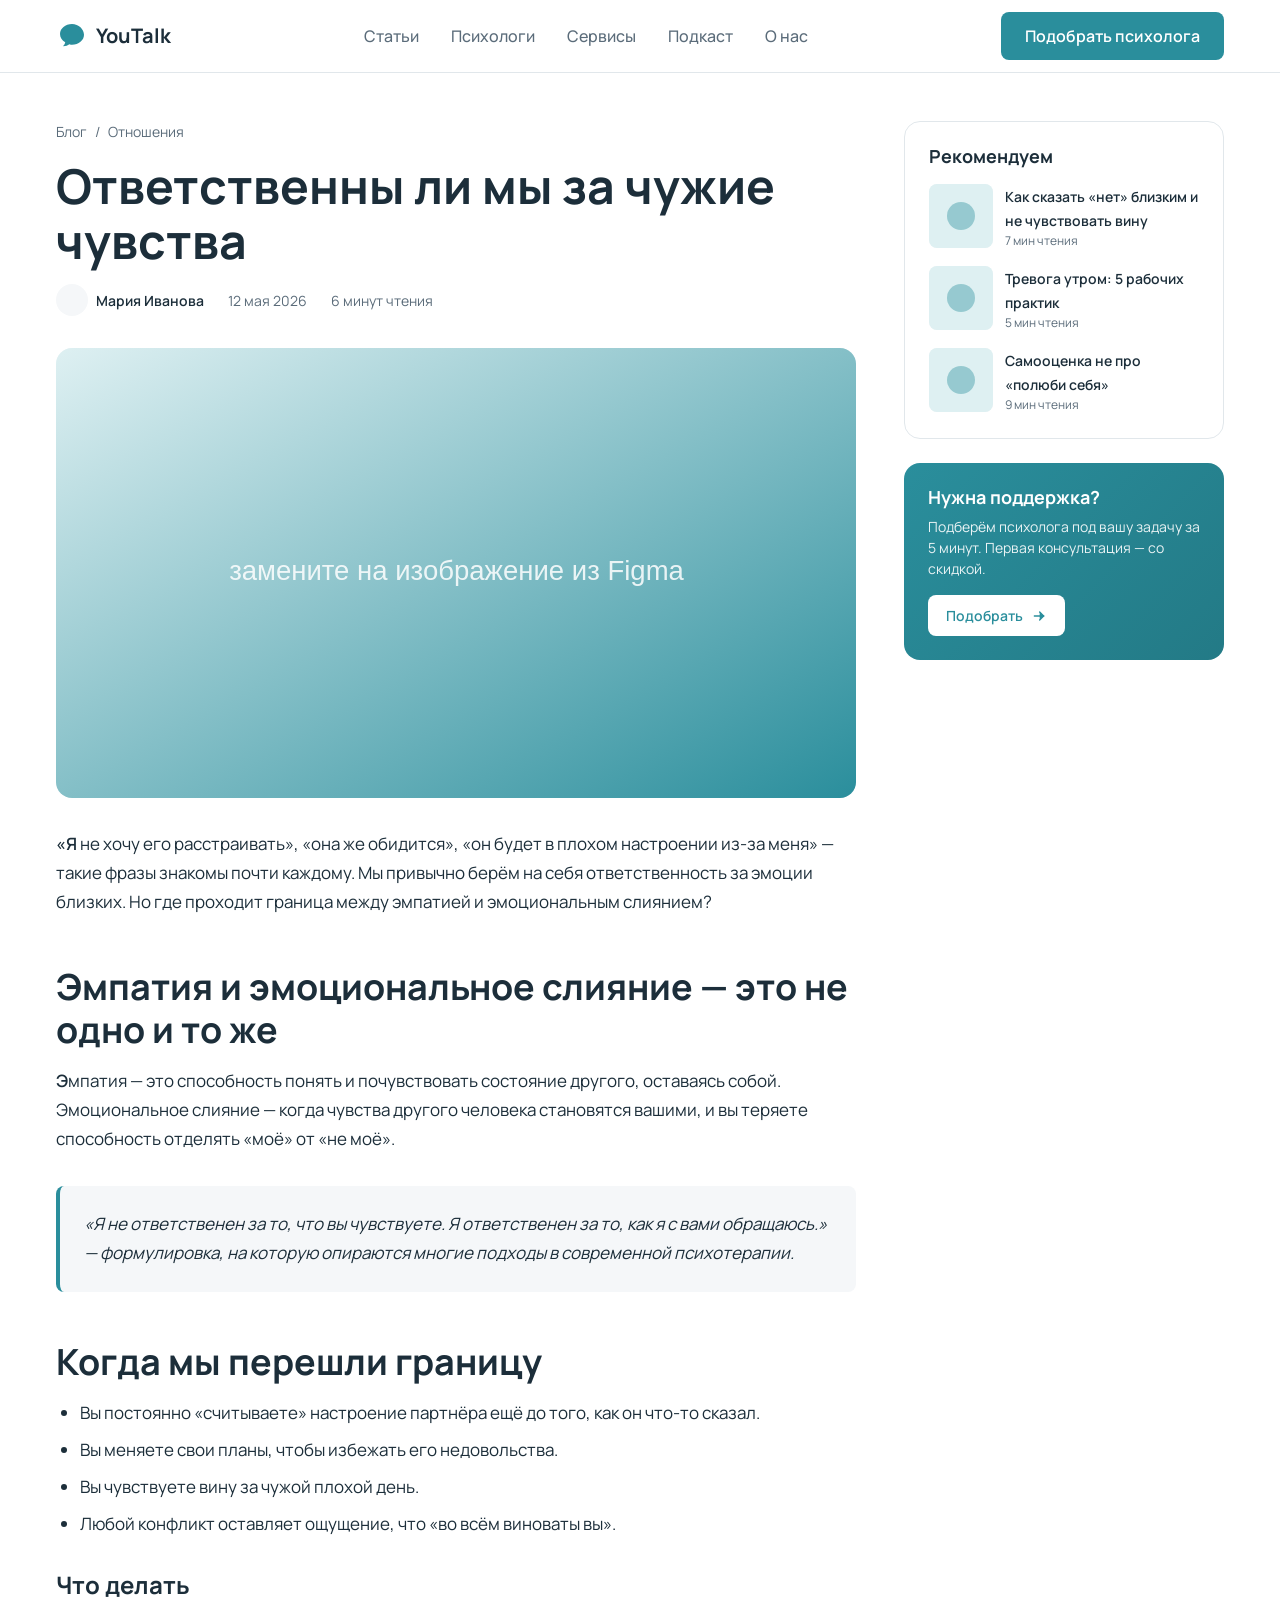
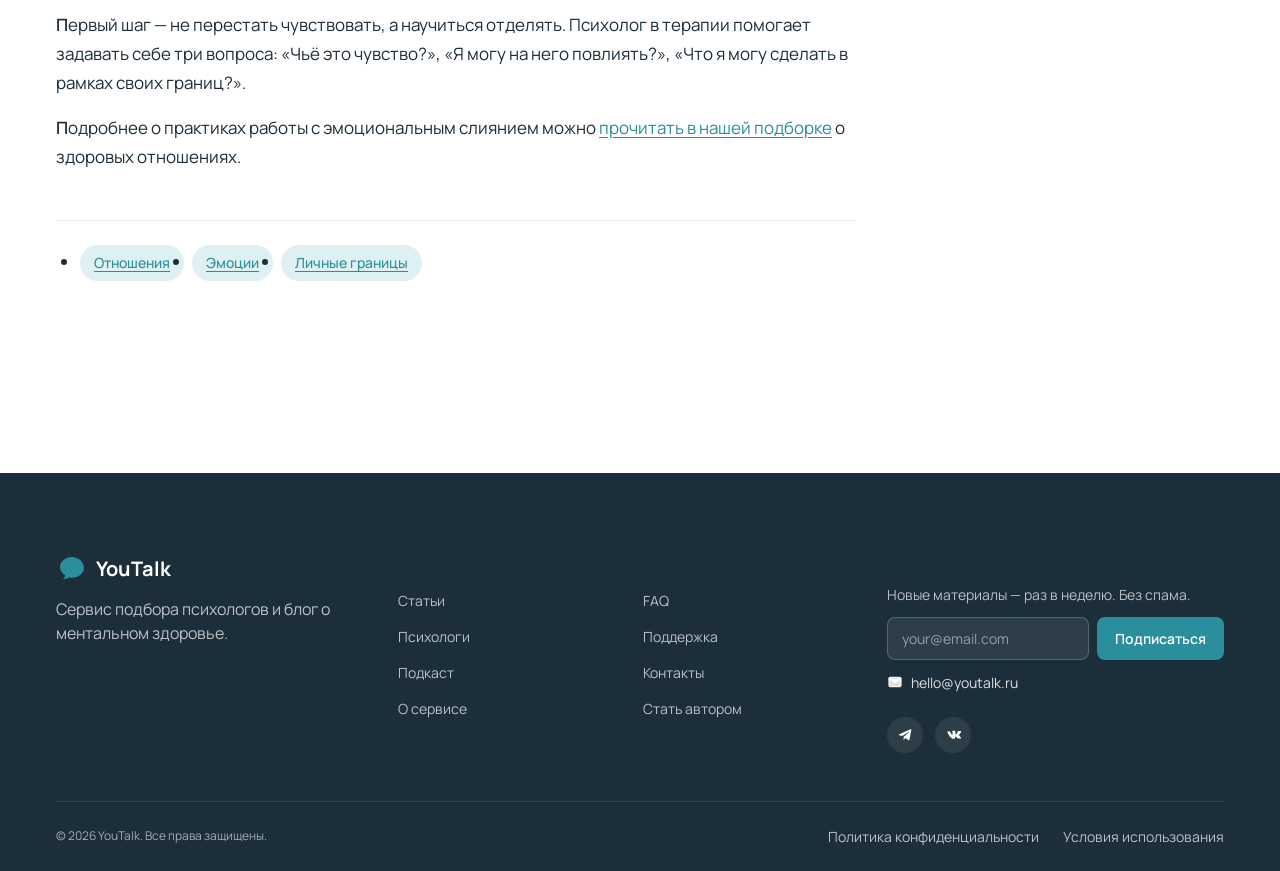
==== article.html @ b2ec057e "Initial YouTalk blog layout" ====
<!DOCTYPE html>
<html lang="ru">
<head>
  <meta charset="UTF-8">
  <meta name="viewport" content="width=device-width, initial-scale=1.0">
  <title>Ответственны ли мы за чужие чувства — YouTalk Blog</title>
  <meta name="description" content="Где проходит граница между эмпатией и взваливанием на себя чужой эмоциональной работы.">
  <link rel="preconnect" href="https://fonts.googleapis.com">
  <link rel="preconnect" href="https://fonts.gstatic.com" crossorigin>
  <link rel="stylesheet" href="https://fonts.googleapis.com/css2?family=Manrope:wght@400;500;600;700&display=swap">
  <link rel="stylesheet" href="css/reset.css">
  <link rel="stylesheet" href="css/variables.css">
  <link rel="stylesheet" href="css/base.css">
  <link rel="stylesheet" href="css/header.css">
  <link rel="stylesheet" href="css/footer.css">
  <link rel="stylesheet" href="css/article.css">
  <link rel="stylesheet" href="css/responsive.css">
  <link rel="icon" type="image/svg+xml" href="icons/logo.svg">
  <script src="js/menu.js" defer></script>
</head>
<body>

  <!-- Шапка идентична blog. Если выносить в общий файл — потребуется сборщик. -->
  <header class="header" data-js="header">
    <div class="container header__inner">
      <a href="index.html" class="header__logo" aria-label="YouTalk — на главную">
        <svg class="header__logo-icon" viewBox="0 0 32 32" fill="currentColor" aria-hidden="true">
          <path d="M16 4C9.373 4 4 8.477 4 14c0 3.43 2.066 6.456 5.213 8.273-.213 1.193-.964 2.86-1.978 3.594-.213.154-.106.49.158.49 2.31 0 4.464-1.054 5.962-2.04C14.527 24.752 15.25 24.8 16 24.8c6.627 0 12-4.477 12-10S22.627 4 16 4z"/>
        </svg>
        <span>YouTalk</span>
      </a>
      <nav class="header__nav" aria-label="Основная навигация">
        <ul class="header__nav-list">
          <li><a href="index.html" class="header__nav-link">Статьи</a></li>
          <li><a href="#" class="header__nav-link">Психологи</a></li>
          <li><a href="#" class="header__nav-link">Сервисы</a></li>
          <li><a href="#" class="header__nav-link">Подкаст</a></li>
          <li><a href="#" class="header__nav-link">О нас</a></li>
        </ul>
      </nav>
      <div class="header__actions">
        <a href="#" class="button button_primary header__cta">Подобрать психолога</a>
        <button type="button" class="header__burger" data-js="burger"
                aria-label="Открыть меню" aria-controls="primary-nav" aria-expanded="false">
          <svg class="header__burger-icon header__burger-icon_open" viewBox="0 0 24 24" fill="none" stroke="currentColor" stroke-width="2" stroke-linecap="round" aria-hidden="true">
            <line x1="4" y1="7" x2="20" y2="7"/>
            <line x1="4" y1="12" x2="20" y2="12"/>
            <line x1="4" y1="17" x2="20" y2="17"/>
          </svg>
          <svg class="header__burger-icon header__burger-icon_close" viewBox="0 0 24 24" fill="none" stroke="currentColor" stroke-width="2" stroke-linecap="round" aria-hidden="true">
            <line x1="6" y1="6" x2="18" y2="18"/>
            <line x1="18" y1="6" x2="6" y2="18"/>
          </svg>
        </button>
      </div>
    </div>
  </header>

  <main>
    <article class="article">
      <div class="container article__layout">

        <div class="article__content">
          <header class="article__header">
            <nav class="article__breadcrumbs" aria-label="Хлебные крошки">
              <a href="index.html" class="article__breadcrumbs-link">Блог</a>
              <span aria-hidden="true">/</span>
              <span>Отношения</span>
            </nav>
            <h1 class="article__title">Ответственны ли мы за чужие чувства</h1>
            <div class="article__meta">
              <span class="article__author">
                <span class="article__author-avatar" aria-hidden="true"></span>
                Мария Иванова
              </span>
              <span class="card__meta-separator" aria-hidden="true"></span>
              <time datetime="2026-05-12">12 мая 2026</time>
              <span class="card__meta-separator" aria-hidden="true"></span>
              <span>6 минут чтения</span>
            </div>
          </header>

          <figure class="article__cover">
            <img src="images/placeholder-card.svg" alt="Обложка статьи: двое сидят и беседуют">
          </figure>

          <div class="article__body">
            <p>
              «Я не хочу его расстраивать», «она же обидится», «он будет в плохом настроении из-за меня» —
              такие фразы знакомы почти каждому. Мы привычно берём на себя ответственность за эмоции
              близких. Но где проходит граница между эмпатией и эмоциональным слиянием?
            </p>

            <h2>Эмпатия и эмоциональное слияние — это не одно и то же</h2>
            <p>
              Эмпатия — это способность понять и почувствовать состояние другого, оставаясь собой.
              Эмоциональное слияние — когда чувства другого человека становятся вашими, и вы теряете
              способность отделять «моё» от «не моё».
            </p>

            <blockquote>
              «Я не ответственен за то, что вы чувствуете. Я ответственен за то, как я с вами обращаюсь.» —
              формулировка, на которую опираются многие подходы в современной психотерапии.
            </blockquote>

            <h2>Когда мы перешли границу</h2>
            <ul>
              <li>Вы постоянно «считываете» настроение партнёра ещё до того, как он что-то сказал.</li>
              <li>Вы меняете свои планы, чтобы избежать его недовольства.</li>
              <li>Вы чувствуете вину за чужой плохой день.</li>
              <li>Любой конфликт оставляет ощущение, что «во всём виноваты вы».</li>
            </ul>

            <h3>Что делать</h3>
            <p>
              Первый шаг — не перестать чувствовать, а научиться отделять. Психолог в терапии помогает
              задавать себе три вопроса: «Чьё это чувство?», «Я могу на него повлиять?», «Что я могу
              сделать в рамках своих границ?».
            </p>

            <p>
              Подробнее о практиках работы с эмоциональным слиянием можно
              <a href="#">прочитать в нашей подборке</a> о здоровых отношениях.
            </p>

            <ul class="article__tags">
              <li><a href="#" class="tag">Отношения</a></li>
              <li><a href="#" class="tag">Эмоции</a></li>
              <li><a href="#" class="tag">Личные границы</a></li>
            </ul>
          </div>
        </div>

        <aside class="aside" aria-label="Дополнительные материалы">
          <section class="aside__card" aria-labelledby="aside-related">
            <h2 id="aside-related" class="aside__title">Рекомендуем</h2>
            <ul class="aside__list">
              <li class="aside__item">
                <div class="aside__item-media">
                  <img src="images/placeholder-thumb.svg" alt="">
                </div>
                <div>
                  <a href="article.html" class="aside__item-title">Как сказать «нет» близким и не чувствовать вину</a>
                  <div class="aside__item-meta">7 мин чтения</div>
                </div>
              </li>
              <li class="aside__item">
                <div class="aside__item-media">
                  <img src="images/placeholder-thumb.svg" alt="">
                </div>
                <div>
                  <a href="article.html" class="aside__item-title">Тревога утром: 5 рабочих практик</a>
                  <div class="aside__item-meta">5 мин чтения</div>
                </div>
              </li>
              <li class="aside__item">
                <div class="aside__item-media">
                  <img src="images/placeholder-thumb.svg" alt="">
                </div>
                <div>
                  <a href="article.html" class="aside__item-title">Самооценка не про «полюби себя»</a>
                  <div class="aside__item-meta">9 мин чтения</div>
                </div>
              </li>
            </ul>
          </section>

          <section class="aside__cta" aria-labelledby="aside-cta">
            <h2 id="aside-cta" class="aside__cta-title">Нужна поддержка?</h2>
            <p class="aside__cta-text">
              Подберём психолога под вашу задачу за 5 минут. Первая консультация — со скидкой.
            </p>
            <a href="#" class="aside__cta-button">
              Подобрать
              <svg class="icon icon_sm" viewBox="0 0 24 24" fill="none" stroke="currentColor" stroke-width="2" stroke-linecap="round" aria-hidden="true">
                <line x1="5" y1="12" x2="19" y2="12"/>
                <polyline points="13 6 19 12 13 18"/>
              </svg>
            </a>
          </section>
        </aside>

      </div>
    </article>
  </main>

  <!-- Footer (тот же, что в index) -->
  <footer class="footer">
    <div class="container">
      <div class="footer__top">
        <div class="footer__brand">
          <a href="index.html" class="footer__logo">
            <svg class="footer__logo-icon" viewBox="0 0 32 32" fill="currentColor" aria-hidden="true">
              <path d="M16 4C9.373 4 4 8.477 4 14c0 3.43 2.066 6.456 5.213 8.273-.213 1.193-.964 2.86-1.978 3.594-.213.154-.106.49.158.49 2.31 0 4.464-1.054 5.962-2.04C14.527 24.752 15.25 24.8 16 24.8c6.627 0 12-4.477 12-10S22.627 4 16 4z"/>
            </svg>
            <span>YouTalk</span>
          </a>
          <p class="footer__description">
            Сервис подбора психологов и блог о ментальном здоровье.
          </p>
        </div>

        <nav class="footer__nav" aria-label="Разделы">
          <h3 class="footer__col-title">Разделы</h3>
          <ul class="footer__nav-list">
            <li><a href="index.html" class="footer__nav-link">Статьи</a></li>
            <li><a href="#" class="footer__nav-link">Психологи</a></li>
            <li><a href="#" class="footer__nav-link">Подкаст</a></li>
            <li><a href="#" class="footer__nav-link">О сервисе</a></li>
          </ul>
        </nav>

        <nav class="footer__nav" aria-label="Помощь">
          <h3 class="footer__col-title">Помощь</h3>
          <ul class="footer__nav-list">
            <li><a href="#" class="footer__nav-link">FAQ</a></li>
            <li><a href="#" class="footer__nav-link">Поддержка</a></li>
            <li><a href="#" class="footer__nav-link">Контакты</a></li>
            <li><a href="#" class="footer__nav-link">Стать автором</a></li>
          </ul>
        </nav>

        <section class="subscribe" aria-labelledby="subscribe-title-2">
          <h3 id="subscribe-title-2" class="subscribe__title">Подпишитесь на рассылку</h3>
          <p class="subscribe__hint">Новые материалы — раз в неделю. Без спама.</p>
          <form class="subscribe__form" action="#" method="post" novalidate>
            <label for="email-2" class="visually-hidden">E-mail</label>
            <input id="email-2" class="subscribe__input" type="email" name="email"
                   placeholder="your@email.com" required>
            <button type="submit" class="subscribe__button">Подписаться</button>
          </form>
          <div class="footer__contacts">
            <a href="mailto:hello@youtalk.ru" class="footer__contact-link">
              <svg class="icon icon_sm" viewBox="0 0 24 24" fill="none" stroke="currentColor" stroke-width="2" stroke-linecap="round" stroke-linejoin="round" aria-hidden="true">
                <rect x="3" y="5" width="18" height="14" rx="2"/>
                <polyline points="3 7 12 13 21 7"/>
              </svg>
              hello@youtalk.ru
            </a>
          </div>
          <ul class="footer__socials" aria-label="Социальные сети">
            <li>
              <a href="#" class="footer__social-link" aria-label="Telegram">
                <svg class="icon icon_sm" viewBox="0 0 24 24" fill="currentColor" aria-hidden="true">
                  <path d="M21.5 4.2 18.7 19c-.2 1-.8 1.2-1.6.8l-4.3-3.2-2.1 2c-.2.2-.4.4-.9.4l.3-4.4 8-7.2c.4-.3-.1-.5-.5-.2L7.7 13.5l-4.3-1.3c-.9-.3-1-.9.2-1.3L20.2 3.3c.8-.3 1.5.2 1.3.9z"/>
                </svg>
              </a>
            </li>
            <li>
              <a href="#" class="footer__social-link" aria-label="ВКонтакте">
                <svg class="icon icon_sm" viewBox="0 0 24 24" fill="currentColor" aria-hidden="true">
                  <path d="M12.8 17.5h1.4s.4-.1.7-.4c.2-.3.2-.8.2-.8s0-1.8.8-2c.8-.3 1.9 1.8 3 2.6.8.6 1.5.5 1.5.5l2.9-.1s1.5-.1.8-1.3c-.1-.1-.4-.8-2-2.3-1.7-1.5-1.5-1.3.6-4 1.3-1.7 1.8-2.7 1.6-3.2-.1-.5-1.2-.4-1.2-.4h-3.2s-.2 0-.4.1c-.2.1-.3.4-.3.4s-.5 1.3-1.1 2.4c-1.4 2.4-2 2.5-2.2 2.3-.5-.3-.4-1.3-.4-2.1 0-2.3.3-3.3-.7-3.5-.3-.1-.6-.1-1.5-.1-1.2 0-2.1 0-2.7.3-.4.2-.6.6-.5.6.2 0 .7.1 1 .5.3.5.3 1.6.3 1.6s.2 2.7-.4 3.1c-.4.2-1-.3-2.2-2.4-.6-1-1.1-2.2-1.1-2.2s-.1-.2-.3-.3c-.2-.1-.5-.1-.5-.1L4 6.7s-.4 0-.5.2c-.1.2 0 .5 0 .5s2.4 5.6 5.2 8.5C11.2 18.4 14 18 14 18l-1.2-.5z"/>
                </svg>
              </a>
            </li>
          </ul>
        </section>
      </div>

      <div class="footer__bottom">
        <span>© 2026 YouTalk. Все права защищены.</span>
        <ul class="footer__legal-list">
          <li><a href="#" class="footer__nav-link">Политика конфиденциальности</a></li>
          <li><a href="#" class="footer__nav-link">Условия использования</a></li>
        </ul>
      </div>
    </div>
  </footer>

</body>
</html>
---- css/variables.css ----
/* Дизайн-токены. Меняйте значения здесь, чтобы привести к точному макету Figma. */

:root {
  /* ── Цвета (psychology-палитра: мягкий бирюзовый + тёплый серый) ── */
  --color-bg: #ffffff;
  --color-bg-alt: #f5f7f9;
  --color-text: #1c2e3a;
  --color-text-muted: #5b6c7a;
  --color-primary: #2a8e9c;          /* акцент, кнопки */
  --color-primary-hover: #237a86;
  --color-primary-soft: #def0f2;     /* подложка тегов */
  --color-border: #e1e7eb;
  --color-accent: #ff8961;           /* warm-аксцент для CTA */

  /* ── Шрифты ── */
  --font-base: "Manrope", "Inter", "Helvetica Neue", Arial, sans-serif;
  --font-display: "Manrope", "Inter", "Helvetica Neue", Arial, sans-serif;

  /* ── Размеры шрифтов (mobile-first) ── */
  --fs-h1: clamp(2rem, 4vw, 3rem);
  --fs-h2: clamp(1.5rem, 3vw, 2.25rem);
  --fs-h3: clamp(1.25rem, 2vw, 1.5rem);
  --fs-body: 1rem;
  --fs-small: 0.875rem;
  --fs-tiny: 0.75rem;

  /* ── Радиусы и тени ── */
  --radius-sm: 8px;
  --radius-md: 16px;
  --radius-lg: 24px;
  --shadow-card: 0 4px 24px rgba(28, 46, 58, 0.08);
  --shadow-card-hover: 0 8px 32px rgba(28, 46, 58, 0.12);

  /* ── Отступы (8px-шкала) ── */
  --space-1: 4px;
  --space-2: 8px;
  --space-3: 12px;
  --space-4: 16px;
  --space-5: 24px;
  --space-6: 32px;
  --space-7: 48px;
  --space-8: 64px;
  --space-9: 80px;

  /* ── Сетка ── */
  --container-max: 1200px;
  --container-padding: 16px;

  /* ── Брейкпоинты (для документации; в @media используются явно) ── */
  --bp-tablet: 768px;
  --bp-desktop: 1200px;

  /* ── Анимации ── */
  --transition-fast: 0.15s ease;
  --transition-base: 0.25s ease;
}
---- css/base.css ----
/* Базовая типографика, контейнер, утилитные классы. */

body {
  font-family: var(--font-base);
  font-size: var(--fs-body);
  color: var(--color-text);
  background-color: var(--color-bg);
  display: flex;
  flex-direction: column;
}

main {
  flex: 1 0 auto;
}

footer {
  flex-shrink: 0;
}

h1, h2, h3, h4 {
  font-family: var(--font-display);
  font-weight: 700;
  line-height: 1.2;
  color: var(--color-text);
}

h1 { font-size: var(--fs-h1); }
h2 { font-size: var(--fs-h2); }
h3 { font-size: var(--fs-h3); }

p {
  color: var(--color-text-muted);
}

a {
  transition: color var(--transition-fast);
}

a:hover,
a:focus-visible {
  color: var(--color-primary);
}

a:focus-visible,
button:focus-visible,
input:focus-visible,
textarea:focus-visible {
  outline: 2px solid var(--color-primary);
  outline-offset: 2px;
}

/* ── Контейнер ── */
.container {
  width: 100%;
  max-width: var(--container-max);
  margin-inline: auto;
  padding-inline: var(--container-padding);
}

/* ── Кнопки ── */
.button {
  display: inline-flex;
  align-items: center;
  justify-content: center;
  gap: var(--space-2);
  padding: 12px 24px;
  border-radius: var(--radius-sm);
  font-weight: 600;
  font-size: var(--fs-body);
  transition: background-color var(--transition-fast),
              color var(--transition-fast),
              transform var(--transition-fast);
  cursor: pointer;
}

.button_primary {
  background-color: var(--color-primary);
  color: #fff;
}

.button_primary:hover,
.button_primary:focus-visible {
  background-color: var(--color-primary-hover);
  color: #fff;
}

.button_outline {
  background-color: transparent;
  color: var(--color-primary);
  border: 1px solid var(--color-primary);
}

.button_outline:hover,
.button_outline:focus-visible {
  background-color: var(--color-primary);
  color: #fff;
}

.button:active {
  transform: scale(0.98);
}

/* ── Теги (фильтр) ── */
.tag {
  display: inline-flex;
  align-items: center;
  padding: 6px 14px;
  border-radius: 999px;
  background-color: var(--color-primary-soft);
  color: var(--color-primary);
  font-size: var(--fs-small);
  font-weight: 500;
  transition: background-color var(--transition-fast),
              color var(--transition-fast);
  cursor: pointer;
}

.tag:hover,
.tag_active {
  background-color: var(--color-primary);
  color: #fff;
}

/* ── Иконки ── */
.icon {
  width: 24px;
  height: 24px;
  fill: currentColor;
  flex-shrink: 0;
}

.icon_sm { width: 16px; height: 16px; }
.icon_lg { width: 32px; height: 32px; }

/* ── Декоративные секции с фоном ── */
.section_alt {
  background-color: var(--color-bg-alt);
}
---- css/header.css ----
/* Шапка сайта: лого, навигация, CTA, бургер. */

.header {
  position: sticky;
  top: 0;
  z-index: 100;
  background-color: var(--color-bg);
  border-bottom: 1px solid var(--color-border);
}

.header__inner {
  display: flex;
  align-items: center;
  justify-content: space-between;
  min-height: 72px;
  gap: var(--space-5);
}

.header__logo {
  display: inline-flex;
  align-items: center;
  gap: var(--space-2);
  font-weight: 700;
  font-size: 1.25rem;
  color: var(--color-text);
}

.header__logo-icon {
  width: 32px;
  height: 32px;
  color: var(--color-primary);
}

.header__nav {
  flex: 1;
}

.header__nav-list {
  display: flex;
  gap: var(--space-6);
  align-items: center;
  justify-content: center;
}

.header__nav-link {
  position: relative;
  font-weight: 500;
  color: var(--color-text-muted);
  padding-block: 4px;
  transition: color var(--transition-fast);
}

.header__nav-link:hover,
.header__nav-link:focus-visible,
.header__nav-link_active {
  color: var(--color-primary);
}

/* Подчёркивание под активным/hover-пунктом — псевдоэлемент */
.header__nav-link::after {
  content: "";
  position: absolute;
  inset-inline: 0;
  bottom: 0;
  height: 2px;
  background-color: var(--color-primary);
  transform: scaleX(0);
  transform-origin: center;
  transition: transform var(--transition-base);
}

.header__nav-link:hover::after,
.header__nav-link_active::after {
  transform: scaleX(1);
}

.header__actions {
  display: flex;
  align-items: center;
  gap: var(--space-3);
}

/* ── Бургер ── */
.header__burger {
  display: none;
  width: 40px;
  height: 40px;
  align-items: center;
  justify-content: center;
  border-radius: var(--radius-sm);
  color: var(--color-text);
  transition: background-color var(--transition-fast);
}

.header__burger:hover {
  background-color: var(--color-bg-alt);
}

.header__burger-icon {
  width: 24px;
  height: 24px;
}

.header__burger-icon_close {
  display: none;
}

/* Состояние «меню открыто» */
.header_menu-open .header__burger-icon_open {
  display: none;
}
.header_menu-open .header__burger-icon_close {
  display: block;
}
---- css/footer.css ----
/* Подвал: навигация, подписка, контакты, копирайт. */

.footer {
  background-color: var(--color-text);
  color: #fff;
  padding-block: var(--space-9) var(--space-5);
  margin-top: var(--space-9);
}

.footer__top {
  display: grid;
  grid-template-columns: 1.5fr 1fr 1fr 1.5fr;
  gap: var(--space-7);
  padding-bottom: var(--space-7);
  border-bottom: 1px solid rgba(255, 255, 255, 0.1);
}

.footer__brand {
  display: flex;
  flex-direction: column;
  gap: var(--space-3);
}

.footer__logo {
  display: inline-flex;
  align-items: center;
  gap: var(--space-2);
  font-weight: 700;
  font-size: 1.25rem;
}

.footer__logo-icon {
  width: 32px;
  height: 32px;
  color: var(--color-primary);
}

.footer__description {
  color: rgba(255, 255, 255, 0.7);
  max-width: 320px;
}

.footer__col-title {
  font-size: var(--fs-body);
  font-weight: 700;
  margin-bottom: var(--space-4);
}

.footer__nav-list {
  display: flex;
  flex-direction: column;
  gap: var(--space-3);
}

.footer__nav-link {
  color: rgba(255, 255, 255, 0.7);
  font-size: var(--fs-small);
  transition: color var(--transition-fast);
}

.footer__nav-link:hover,
.footer__nav-link:focus-visible {
  color: #fff;
}

/* ── Форма подписки ── */
.subscribe {
  display: flex;
  flex-direction: column;
  gap: var(--space-3);
}

.subscribe__title {
  font-size: var(--fs-body);
  font-weight: 700;
}

.subscribe__hint {
  font-size: var(--fs-small);
  color: rgba(255, 255, 255, 0.7);
}

.subscribe__form {
  display: flex;
  gap: var(--space-2);
}

.subscribe__input {
  flex: 1;
  padding: 10px 14px;
  border: 1px solid rgba(255, 255, 255, 0.2);
  border-radius: var(--radius-sm);
  background-color: rgba(255, 255, 255, 0.08);
  color: #fff;
  font-size: var(--fs-small);
  transition: border-color var(--transition-fast),
              background-color var(--transition-fast);
}

.subscribe__input::placeholder {
  color: rgba(255, 255, 255, 0.5);
}

.subscribe__input:focus-visible {
  outline: none;
  border-color: var(--color-primary);
  background-color: rgba(255, 255, 255, 0.12);
}

.subscribe__button {
  padding: 10px 18px;
  background-color: var(--color-primary);
  color: #fff;
  border-radius: var(--radius-sm);
  font-weight: 600;
  font-size: var(--fs-small);
  transition: background-color var(--transition-fast);
}

.subscribe__button:hover,
.subscribe__button:focus-visible {
  background-color: var(--color-primary-hover);
}

/* ── Контакты и социальные сети ── */
.footer__contacts {
  display: flex;
  flex-direction: column;
  gap: var(--space-3);
}

.footer__contact-link {
  display: inline-flex;
  align-items: center;
  gap: var(--space-2);
  color: rgba(255, 255, 255, 0.85);
  font-size: var(--fs-small);
}

.footer__contact-link:hover,
.footer__contact-link:focus-visible {
  color: #fff;
}

.footer__socials {
  display: flex;
  gap: var(--space-3);
  margin-top: var(--space-3);
}

.footer__social-link {
  display: inline-flex;
  align-items: center;
  justify-content: center;
  width: 36px;
  height: 36px;
  border-radius: 999px;
  background-color: rgba(255, 255, 255, 0.08);
  color: #fff;
  transition: background-color var(--transition-fast), color var(--transition-fast);
}

.footer__social-link:hover,
.footer__social-link:focus-visible {
  background-color: var(--color-primary);
  color: #fff;
}

/* ── Нижний блок: копирайт и юр. ссылки ── */
.footer__bottom {
  display: flex;
  align-items: center;
  justify-content: space-between;
  flex-wrap: wrap;
  gap: var(--space-3);
  padding-top: var(--space-5);
  color: rgba(255, 255, 255, 0.6);
  font-size: var(--fs-tiny);
}

.footer__legal-list {
  display: flex;
  gap: var(--space-5);
  flex-wrap: wrap;
}
---- css/article.css ----
/* Стили страницы article.html: контент статьи + aside. */

.article {
  padding-block: var(--space-7) var(--space-9);
}

.article__layout {
  display: grid;
  grid-template-columns: minmax(0, 1fr) 320px;
  gap: var(--space-7);
  align-items: start;
}

/* ── Шапка статьи ── */
.article__header {
  margin-bottom: var(--space-6);
}

.article__breadcrumbs {
  display: flex;
  flex-wrap: wrap;
  gap: var(--space-2);
  font-size: var(--fs-small);
  color: var(--color-text-muted);
  margin-bottom: var(--space-4);
}

.article__breadcrumbs-link {
  color: var(--color-text-muted);
}

.article__breadcrumbs-link:hover {
  color: var(--color-primary);
}

.article__title {
  font-size: var(--fs-h1);
  line-height: 1.15;
  margin-bottom: var(--space-4);
}

.article__meta {
  display: flex;
  flex-wrap: wrap;
  align-items: center;
  gap: var(--space-3);
  color: var(--color-text-muted);
  font-size: var(--fs-small);
}

.article__author {
  display: inline-flex;
  align-items: center;
  gap: var(--space-2);
  font-weight: 600;
  color: var(--color-text);
}

.article__author-avatar {
  width: 32px;
  height: 32px;
  border-radius: 50%;
  background-color: var(--color-bg-alt);
}

.article__cover {
  aspect-ratio: 16 / 9;
  border-radius: var(--radius-md);
  overflow: hidden;
  margin-bottom: var(--space-6);
  background-color: var(--color-bg-alt);
}

.article__cover img {
  width: 100%;
  height: 100%;
  object-fit: cover;
}

/* ── Тело статьи ── */
.article__body {
  font-size: 1.0625rem;
  line-height: 1.7;
  color: var(--color-text);
}

.article__body h2 {
  margin-top: var(--space-7);
  margin-bottom: var(--space-4);
}

.article__body h3 {
  margin-top: var(--space-6);
  margin-bottom: var(--space-3);
}

.article__body p {
  margin-bottom: var(--space-4);
  color: var(--color-text);
}

.article__body p::first-letter {
  font-weight: 600;
}

.article__body ul,
.article__body ol {
  margin-bottom: var(--space-5);
  padding-left: var(--space-5);
}

.article__body li {
  margin-bottom: var(--space-2);
  list-style: disc;
}

.article__body blockquote {
  margin-block: var(--space-6);
  padding: var(--space-5);
  border-left: 4px solid var(--color-primary);
  background-color: var(--color-bg-alt);
  border-radius: var(--radius-sm);
  font-style: italic;
  color: var(--color-text);
}

.article__body a {
  color: var(--color-primary);
  text-decoration: underline;
  text-underline-offset: 3px;
}

.article__body a:hover {
  color: var(--color-primary-hover);
}

.article__tags {
  display: flex;
  flex-wrap: wrap;
  gap: var(--space-2);
  margin-top: var(--space-7);
  padding-top: var(--space-5);
  border-top: 1px solid var(--color-border);
}

/* ── Aside ── */
.aside {
  position: sticky;
  top: 96px;          /* высота header + запас */
  display: flex;
  flex-direction: column;
  gap: var(--space-5);
}

.aside__card {
  padding: var(--space-5);
  border: 1px solid var(--color-border);
  border-radius: var(--radius-md);
  background-color: var(--color-bg);
}

.aside__title {
  font-size: 1.125rem;
  margin-bottom: var(--space-4);
}

.aside__list {
  display: flex;
  flex-direction: column;
  gap: var(--space-4);
}

.aside__item {
  display: flex;
  gap: var(--space-3);
}

.aside__item-media {
  width: 64px;
  height: 64px;
  flex-shrink: 0;
  border-radius: var(--radius-sm);
  overflow: hidden;
  background-color: var(--color-bg-alt);
}

.aside__item-media img {
  width: 100%;
  height: 100%;
  object-fit: cover;
}

.aside__item-title {
  font-size: var(--fs-small);
  font-weight: 600;
  color: var(--color-text);
  line-height: 1.3;
  margin-bottom: var(--space-1);
}

.aside__item-meta {
  font-size: var(--fs-tiny);
  color: var(--color-text-muted);
}

.aside__cta {
  padding: var(--space-5);
  border-radius: var(--radius-md);
  background: linear-gradient(135deg, var(--color-primary), var(--color-primary-hover));
  color: #fff;
}

.aside__cta-title {
  font-size: 1.125rem;
  color: #fff;
  margin-bottom: var(--space-2);
}

.aside__cta-text {
  font-size: var(--fs-small);
  color: rgba(255, 255, 255, 0.9);
  margin-bottom: var(--space-4);
}

.aside__cta-button {
  display: inline-flex;
  align-items: center;
  gap: var(--space-2);
  padding: 10px 18px;
  background-color: #fff;
  color: var(--color-primary);
  border-radius: var(--radius-sm);
  font-weight: 600;
  font-size: var(--fs-small);
  transition: background-color var(--transition-fast);
}

.aside__cta-button:hover {
  background-color: var(--color-bg-alt);
}
---- css/responsive.css ----
/* Все медиа-запросы централизованно. Брейкпоинты:
   ── tablet:  768–1199px
   ── mobile:  ≤ 767px
*/

/* ── Tablet (≤ 1199px) ── */
@media (max-width: 1199px) {
  .articles__grid {
    grid-template-columns: repeat(2, 1fr);
  }

  .footer__top {
    grid-template-columns: 1fr 1fr;
    gap: var(--space-6);
  }

  .article__layout {
    grid-template-columns: 1fr;
  }

  .aside {
    position: static;
    display: grid;
    grid-template-columns: 1fr 1fr;
    gap: var(--space-5);
  }

  .intro__inner {
    grid-template-columns: 1fr;
  }

  .intro__media {
    order: -1;
    max-width: 480px;
    width: 100%;
    margin-inline: auto;
  }
}

/* ── Mobile (≤ 767px) ── */
@media (max-width: 767px) {
  :root {
    --space-9: 56px;
    --container-padding: 16px;
  }

  /* Header: показываем бургер, скрываем плоское меню */
  .header__nav {
    display: none;
  }

  .header__cta {
    display: none;
  }

  .header__burger {
    display: inline-flex;
  }

  /* Открытое меню — overlay */
  .header_menu-open .header__nav {
    display: block;
    position: absolute;
    top: 100%;
    inset-inline: 0;
    background-color: var(--color-bg);
    border-bottom: 1px solid var(--color-border);
    padding: var(--space-5) var(--container-padding);
    box-shadow: var(--shadow-card);
  }

  .header_menu-open .header__nav-list {
    flex-direction: column;
    align-items: stretch;
    gap: var(--space-4);
  }

  .header_menu-open .header__nav-link {
    font-size: 1.125rem;
  }

  .header_menu-open .header__cta {
    display: inline-flex;
    margin-top: var(--space-3);
    width: 100%;
  }

  /* Articles */
  .articles__grid {
    grid-template-columns: 1fr;
  }

  .articles__header {
    flex-direction: column;
    align-items: start;
  }

  /* Footer */
  .footer__top {
    grid-template-columns: 1fr;
    gap: var(--space-6);
  }

  .footer__bottom {
    flex-direction: column;
    align-items: start;
  }

  .subscribe__form {
    flex-direction: column;
  }

  /* Article aside на mobile — над текстом или под текстом, в одну колонку */
  .aside {
    grid-template-columns: 1fr;
  }

  /* Intro */
  .intro {
    padding-block: var(--space-7) var(--space-6);
  }

  /* Body статьи */
  .article__title {
    font-size: 2rem;
  }
}

/* ── Очень узкие экраны (≤ 360px) — экстра ── */
@media (max-width: 360px) {
  .header__inner {
    min-height: 56px;
  }

  .header__logo span {
    display: none;
  }
}
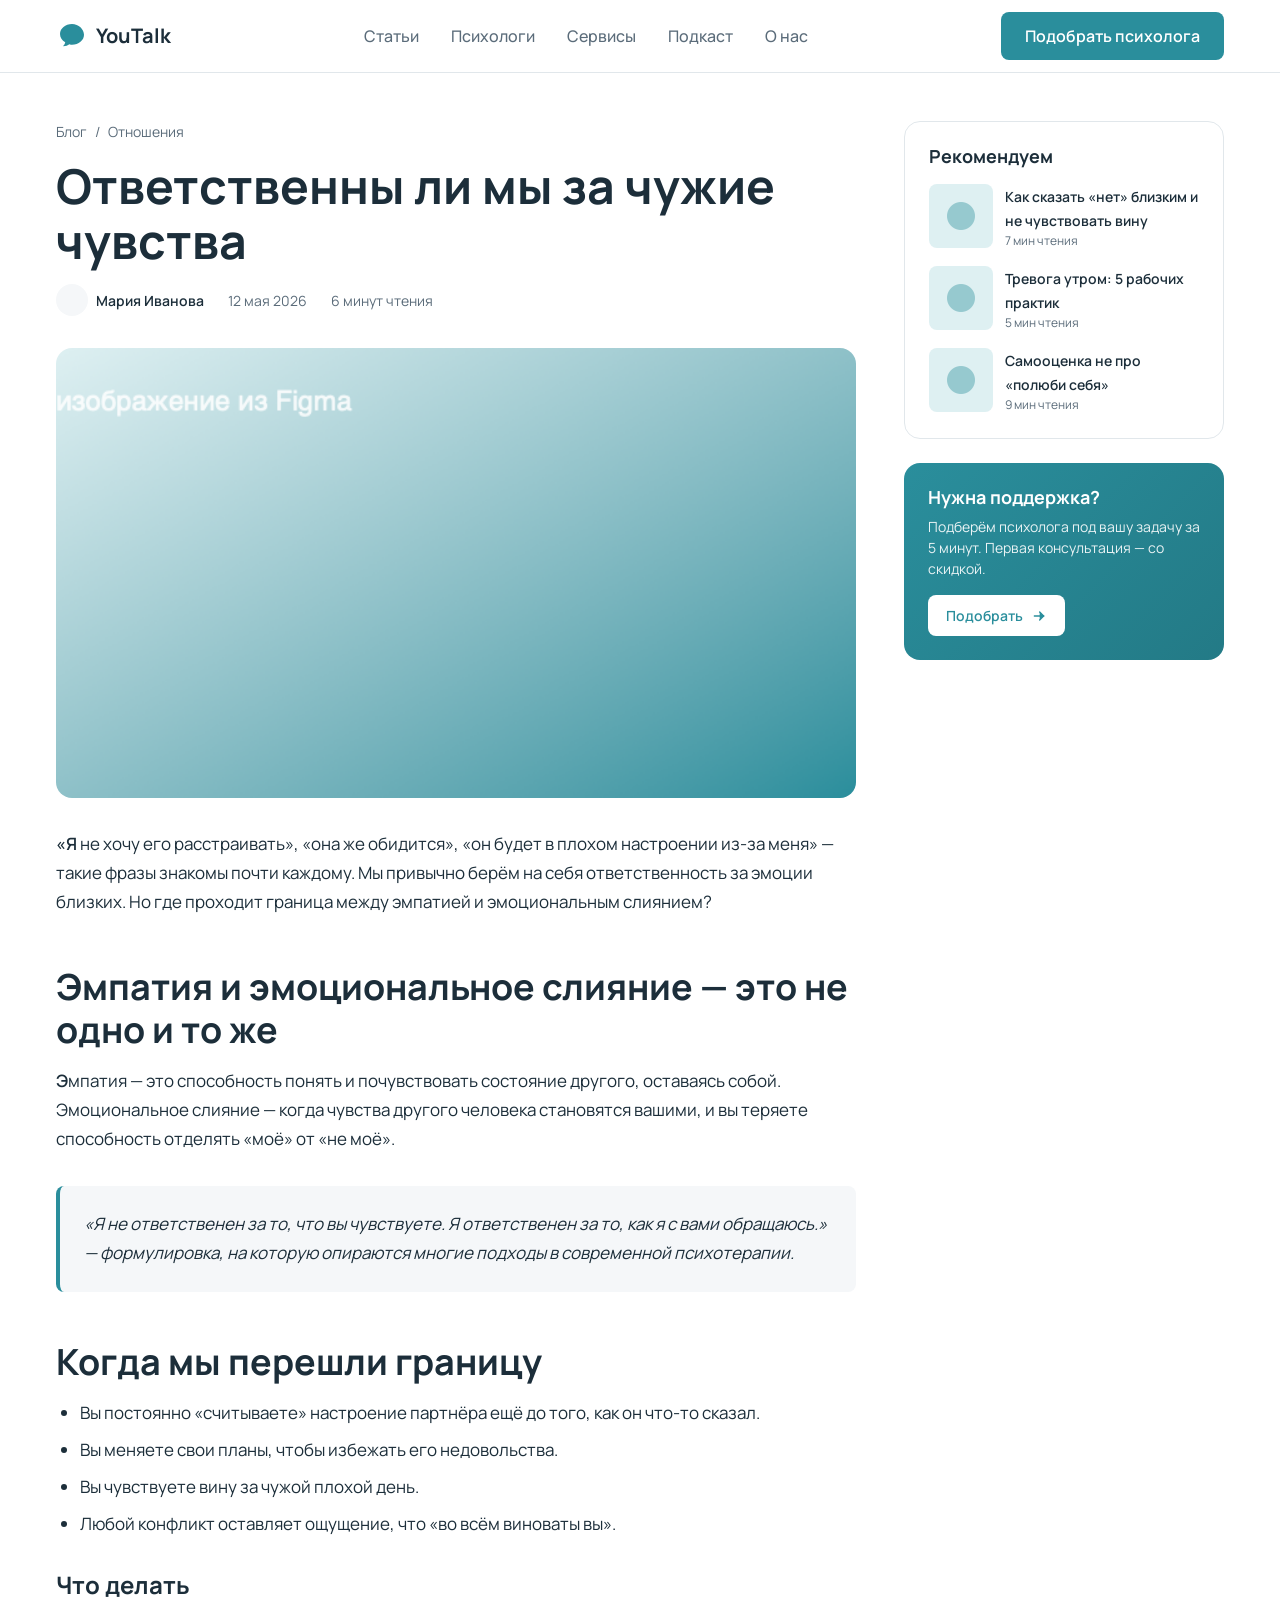
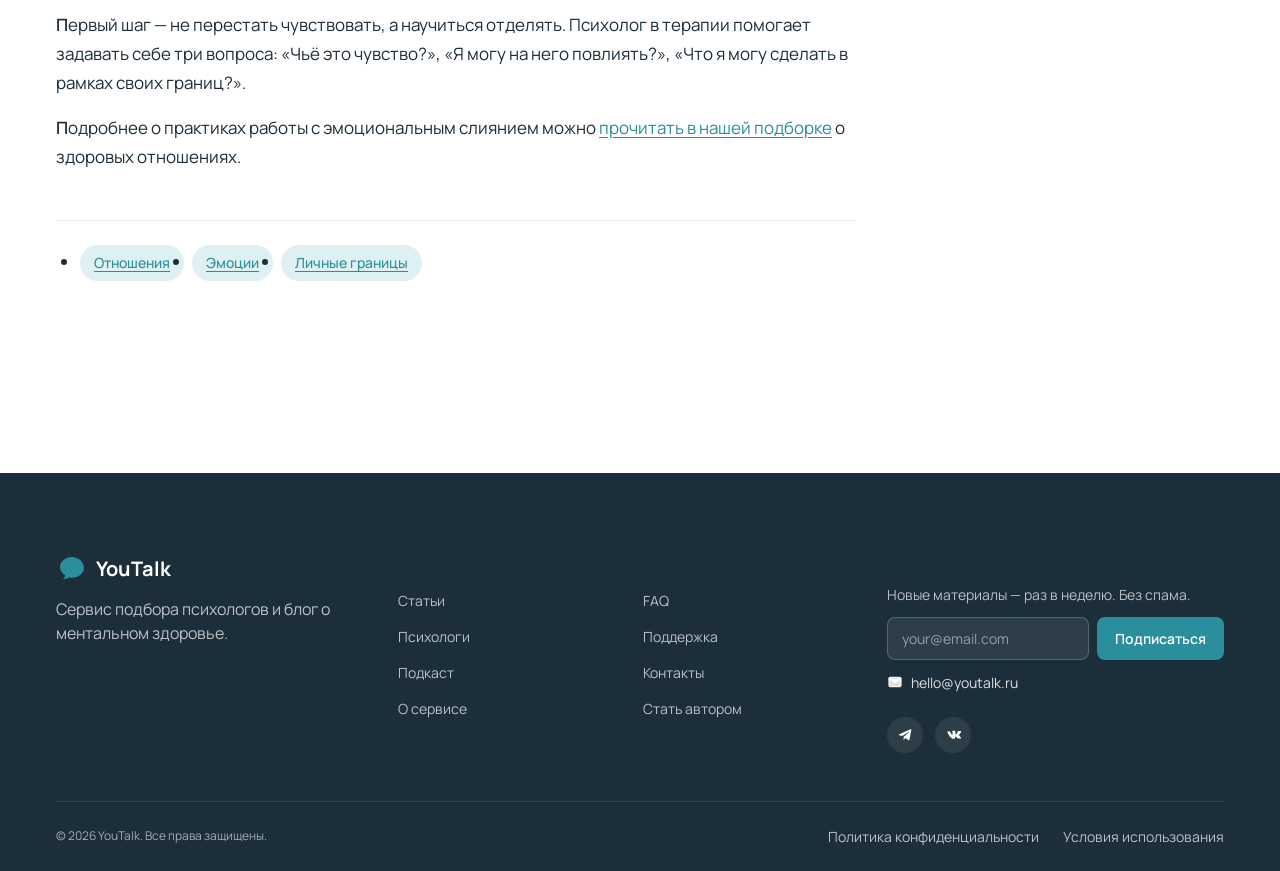
==== commit 34751437: "Replace placeholder images with PNG" ====
--- a/article.html
+++ b/article.html
@@ -81,7 +81,7 @@
           </header>
 
           <figure class="article__cover">
-            <img src="images/placeholder-card.svg" alt="Обложка статьи: двое сидят и беседуют">
+            <img src="images/placeholder-card.png" alt="Обложка статьи: двое сидят и беседуют">
           </figure>
 
           <div class="article__body">
@@ -137,7 +137,7 @@
             <ul class="aside__list">
               <li class="aside__item">
                 <div class="aside__item-media">
-                  <img src="images/placeholder-thumb.svg" alt="">
+                  <img src="images/placeholder-thumb.png" alt="">
                 </div>
                 <div>
                   <a href="article.html" class="aside__item-title">Как сказать «нет» близким и не чувствовать вину</a>
@@ -146,7 +146,7 @@
               </li>
               <li class="aside__item">
                 <div class="aside__item-media">
-                  <img src="images/placeholder-thumb.svg" alt="">
+                  <img src="images/placeholder-thumb.png" alt="">
                 </div>
                 <div>
                   <a href="article.html" class="aside__item-title">Тревога утром: 5 рабочих практик</a>
@@ -155,7 +155,7 @@
               </li>
               <li class="aside__item">
                 <div class="aside__item-media">
-                  <img src="images/placeholder-thumb.svg" alt="">
+                  <img src="images/placeholder-thumb.png" alt="">
                 </div>
                 <div>
                   <a href="article.html" class="aside__item-title">Самооценка не про «полюби себя»</a>
